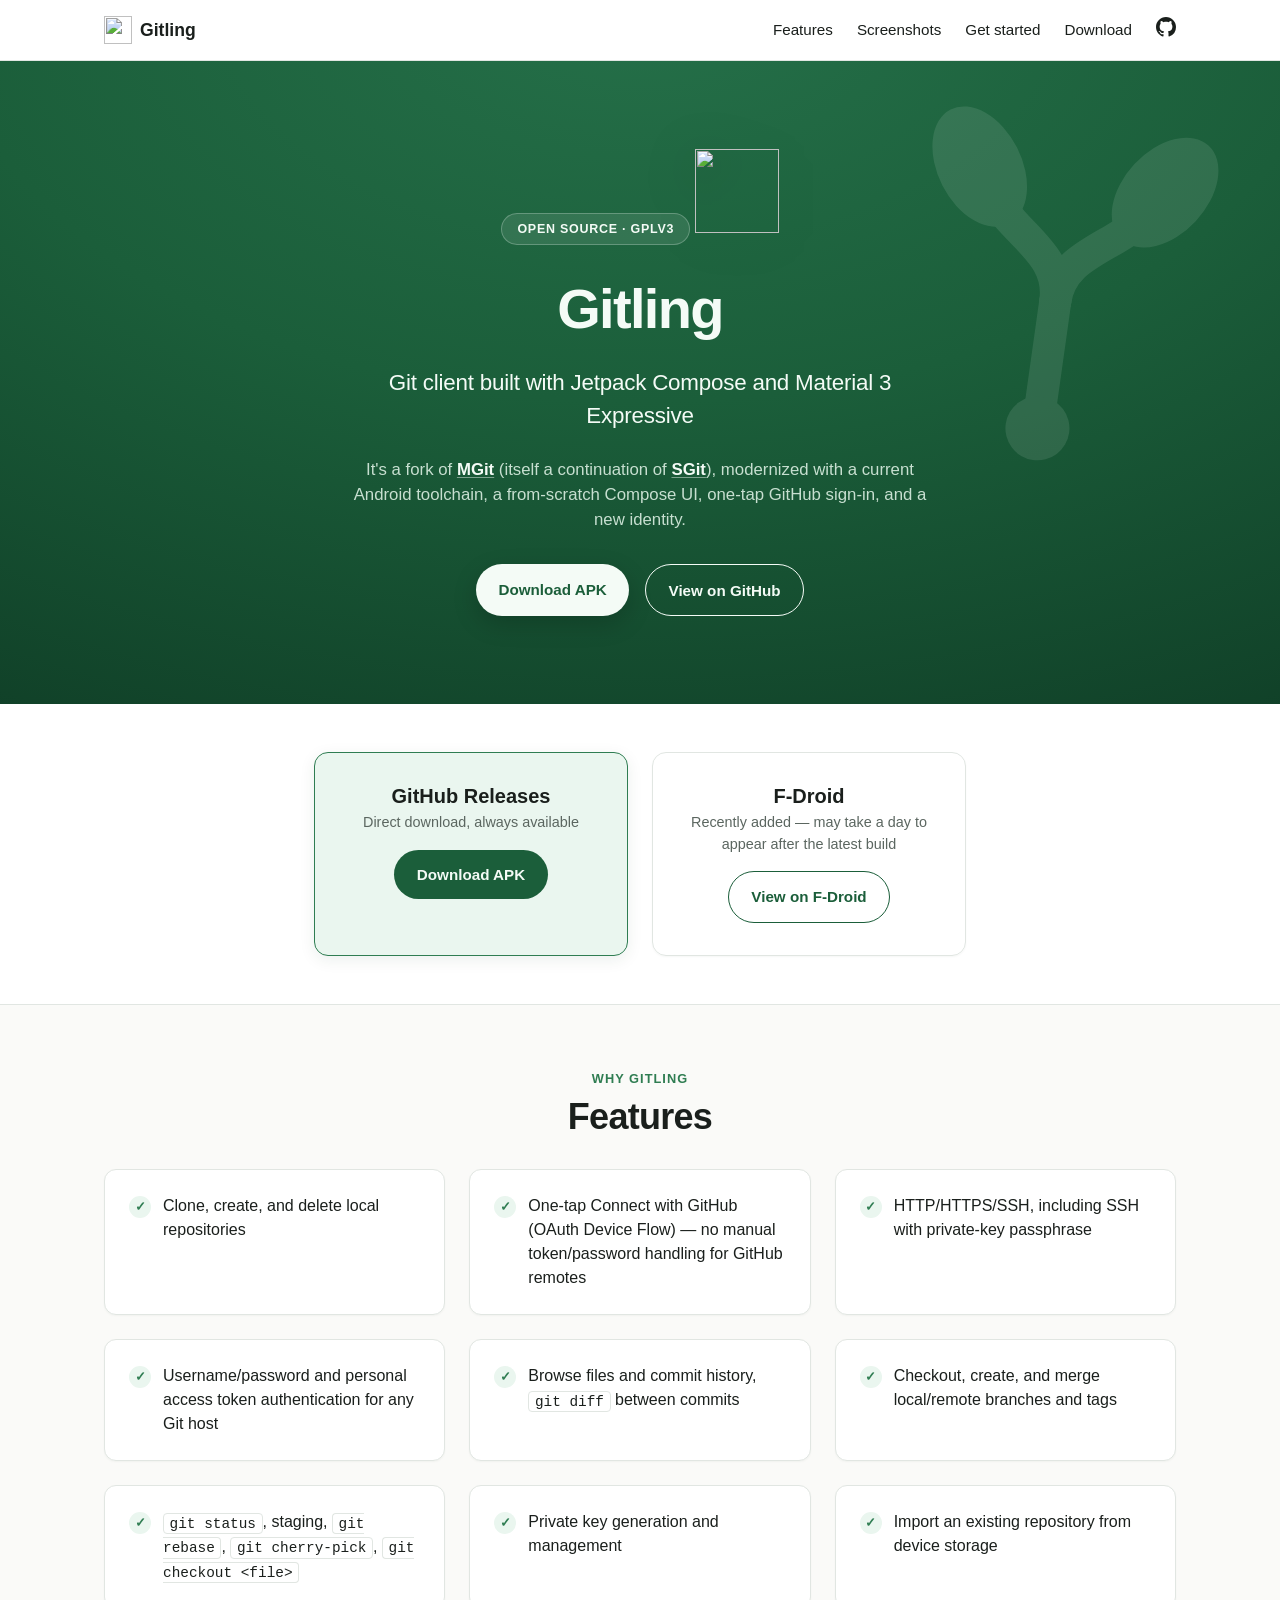
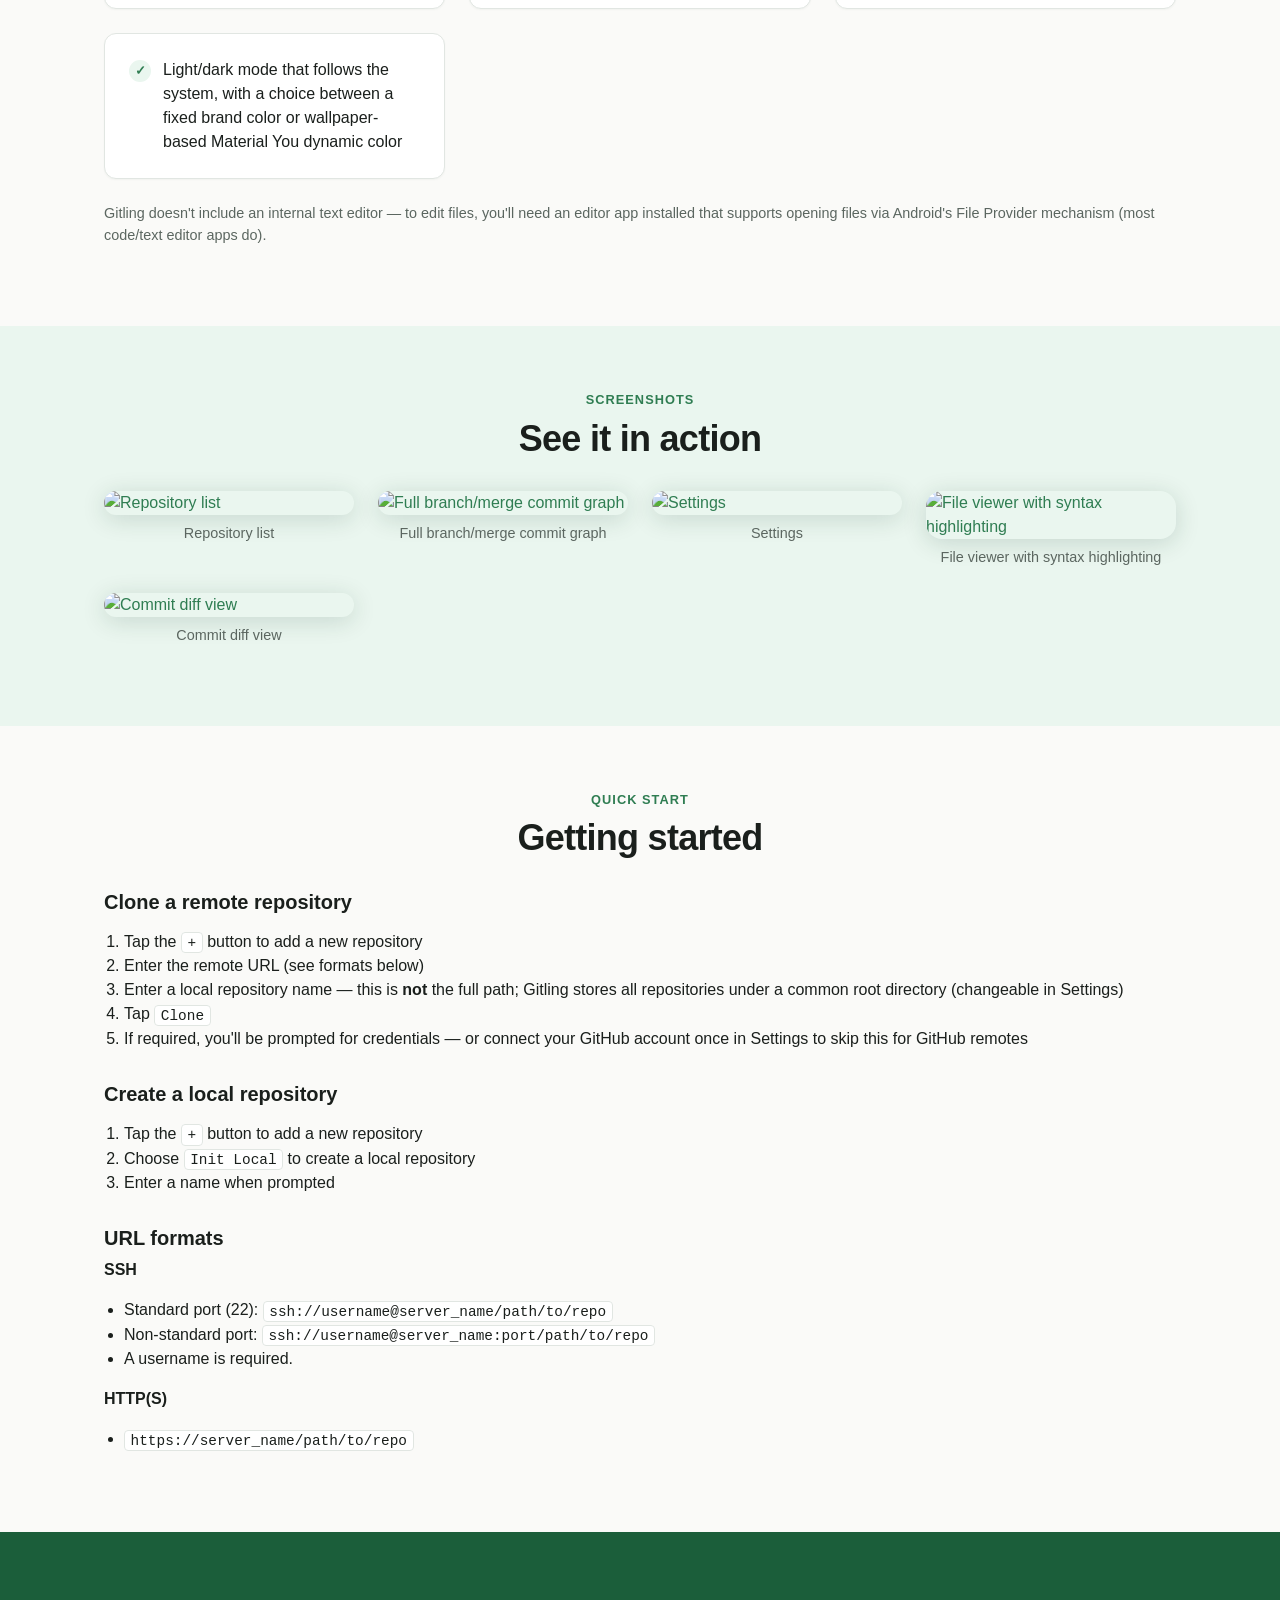
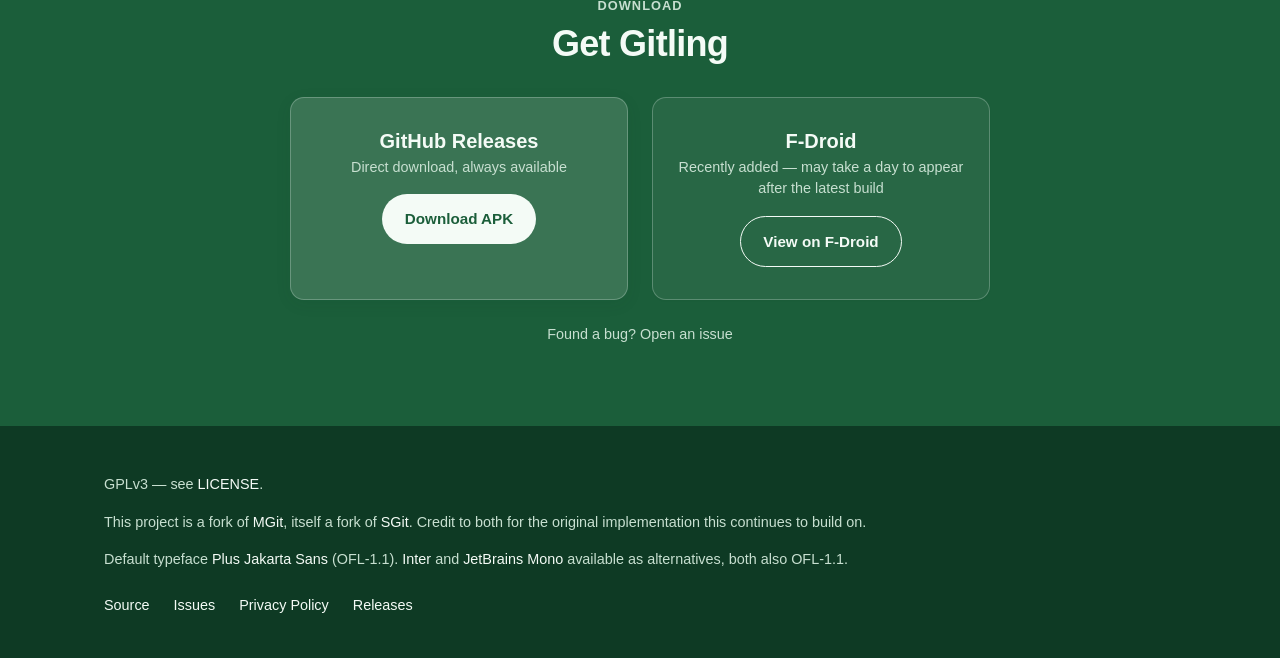
==== index.html @ 548f876e "Visual polish pass: depth, contrast fix, tighter typography Fixes a real bug found during review: th" ====
<!DOCTYPE html>
<html lang="en">
<head>
<meta charset="utf-8">
<meta name="viewport" content="width=device-width, initial-scale=1">
<title>Gitling — Git client for Android</title>
<meta name="description" content="Gitling is a Git client for Android, built with Jetpack Compose and Material 3 Expressive. Open source, GPLv3, no tracking.">
<meta name="theme-color" content="#1B5E3A">

<link rel="icon" type="image/svg+xml" href="favicon.svg">
<link rel="icon" type="image/png" sizes="256x256" href="favicon.png">
<link rel="apple-touch-icon" href="apple-touch-icon.png">

<meta property="og:type" content="website">
<meta property="og:url" content="https://maneeshacooray.github.io/Gitling/">
<meta property="og:title" content="Gitling — Git client for Android">
<meta property="og:description" content="Git client built with Jetpack Compose and Material 3 Expressive. Open source, GPLv3, no tracking.">
<meta property="og:image" content="https://maneeshacooray.github.io/Gitling/assets/feature.png">
<meta property="og:image:width" content="1024">
<meta property="og:image:height" content="500">

<meta name="twitter:card" content="summary_large_image">
<meta name="twitter:title" content="Gitling — Git client for Android">
<meta name="twitter:description" content="Git client built with Jetpack Compose and Material 3 Expressive.">
<meta name="twitter:image" content="https://maneeshacooray.github.io/Gitling/assets/feature.png">

<link rel="stylesheet" href="styles.css">
</head>
<body>

<a class="skip-link" href="#main">Skip to main content</a>

<nav class="site-nav">
  <div class="container">
    <a class="brand" href="#main">
      <img src="favicon.svg" alt="" width="28" height="28">
      Gitling
    </a>
    <ul class="nav-links">
      <li><a href="#features"><span class="nav-text">Features</span></a></li>
      <li><a href="#screenshots"><span class="nav-text">Screenshots</span></a></li>
      <li><a href="#getting-started"><span class="nav-text">Get started</span></a></li>
      <li><a href="#download"><span class="nav-text">Download</span></a></li>
      <li>
        <a class="icon-link" href="https://github.com/maneeshacooray/Gitling" aria-label="View source on GitHub">
          <svg viewBox="0 0 16 16" fill="currentColor" aria-hidden="true"><path d="M8 0C3.58 0 0 3.58 0 8c0 3.54 2.29 6.53 5.47 7.59.4.07.55-.17.55-.38 0-.19-.01-.82-.01-1.49-2.01.37-2.53-.49-2.69-.94-.09-.23-.48-.94-.82-1.13-.28-.15-.68-.52-.01-.53.63-.01 1.08.58 1.23.82.72 1.21 1.87.87 2.33.66.07-.52.28-.87.51-1.07-1.78-.2-3.64-.89-3.64-3.95 0-.87.31-1.59.82-2.15-.08-.2-.36-1.02.08-2.12 0 0 .67-.21 2.2.82.64-.18 1.32-.27 2-.27.68 0 1.36.09 2 .27 1.53-1.04 2.2-.82 2.2-.82.44 1.1.16 1.92.08 2.12.51.56.82 1.27.82 2.15 0 3.07-1.87 3.75-3.65 3.95.29.25.54.73.54 1.48 0 1.07-.01 1.93-.01 2.2 0 .21.15.46.55.38A8.013 8.013 0 0016 8c0-4.42-3.58-8-8-8z"/></svg>
        </a>
      </li>
    </ul>
  </div>
</nav>

<main id="main">

  <header class="hero">
    <div class="container">
      <span class="badge">Open source · GPLv3</span>
      <img class="hero-icon" src="favicon.svg" alt="" width="96" height="96">
      <h1>Gitling</h1>
      <p class="tagline">Git client built with Jetpack Compose and Material 3 Expressive</p>
      <p class="lede">It's a fork of <a href="https://github.com/maks/MGit">MGit</a> (itself a continuation of <a href="https://github.com/sheimi/SGit">SGit</a>), modernized with a current Android toolchain, a from-scratch Compose UI, one-tap GitHub sign-in, and a new identity.</p>
      <div class="cta-row">
        <a class="btn btn-primary" href="https://github.com/maneeshacooray/Gitling/releases">Download APK</a>
        <a class="btn btn-outline" href="https://github.com/maneeshacooray/Gitling">View on GitHub</a>
      </div>
    </div>
  </header>

  <section class="distribution">
    <div class="container dist-grid">
      <div class="dist-card featured">
        <h3>GitHub Releases</h3>
        <p>Direct download, always available</p>
        <a class="btn btn-primary-on-light" href="https://github.com/maneeshacooray/Gitling/releases">Download APK</a>
      </div>
      <div class="dist-card">
        <h3>F-Droid</h3>
        <p>Recently added — may take a day to appear after the latest build</p>
        <a class="btn btn-outline-on-light" href="https://f-droid.org/packages/com.maneeshacooray.gitling/">View on F-Droid</a>
      </div>
      <!-- TODO(play-store): add a Google Play badge once the closed-testing
           period completes and the listing graduates to production. There is
           nothing public to link to yet, do not add a badge before then. -->
    </div>
  </section>

  <section id="features" class="features">
    <div class="container">
      <p class="kicker">Why Gitling</p>
      <h2>Features</h2>
      <div class="features-grid">
        <div class="feature-item"><span class="check">✓</span><span>Clone, create, and delete local repositories</span></div>
        <div class="feature-item"><span class="check">✓</span><span>One-tap Connect with GitHub (OAuth Device Flow) — no manual token/password handling for GitHub remotes</span></div>
        <div class="feature-item"><span class="check">✓</span><span>HTTP/HTTPS/SSH, including SSH with private-key passphrase</span></div>
        <div class="feature-item"><span class="check">✓</span><span>Username/password and personal access token authentication for any Git host</span></div>
        <div class="feature-item"><span class="check">✓</span><span>Browse files and commit history, <code>git diff</code> between commits</span></div>
        <div class="feature-item"><span class="check">✓</span><span>Checkout, create, and merge local/remote branches and tags</span></div>
        <div class="feature-item"><span class="check">✓</span><span><code>git status</code>, staging, <code>git rebase</code>, <code>git cherry-pick</code>, <code>git checkout &lt;file&gt;</code></span></div>
        <div class="feature-item"><span class="check">✓</span><span>Private key generation and management</span></div>
        <div class="feature-item"><span class="check">✓</span><span>Import an existing repository from device storage</span></div>
        <div class="feature-item"><span class="check">✓</span><span>Light/dark mode that follows the system, with a choice between a fixed brand color or wallpaper-based Material You dynamic color</span></div>
      </div>
      <p class="features-note">Gitling doesn't include an internal text editor — to edit files, you'll need an editor app installed that supports opening files via Android's File Provider mechanism (most code/text editor apps do).</p>
    </div>
  </section>

  <section id="screenshots" class="screenshots">
    <div class="container">
      <p class="kicker">Screenshots</p>
      <h2>See it in action</h2>
      <div class="screenshot-row">
        <figure class="screenshot-card">
          <a href="assets/screenshots/repo_list.png"><img src="assets/screenshots/repo_list.png" alt="Repository list" loading="lazy"></a>
          <figcaption>Repository list</figcaption>
        </figure>
        <figure class="screenshot-card">
          <a href="assets/screenshots/commit_graph.png"><img src="assets/screenshots/commit_graph.png" alt="Full branch/merge commit graph" loading="lazy"></a>
          <figcaption>Full branch/merge commit graph</figcaption>
        </figure>
        <figure class="screenshot-card">
          <a href="assets/screenshots/settings.png"><img src="assets/screenshots/settings.png" alt="Settings" loading="lazy"></a>
          <figcaption>Settings</figcaption>
        </figure>
        <figure class="screenshot-card">
          <a href="assets/screenshots/file_viewer.png"><img src="assets/screenshots/file_viewer.png" alt="File viewer with syntax highlighting" loading="lazy"></a>
          <figcaption>File viewer with syntax highlighting</figcaption>
        </figure>
        <figure class="screenshot-card">
          <a href="assets/screenshots/commit_diff.png"><img src="assets/screenshots/commit_diff.png" alt="Commit diff view" loading="lazy"></a>
          <figcaption>Commit diff view</figcaption>
        </figure>
      </div>
    </div>
  </section>

  <section id="getting-started" class="getting-started">
    <div class="container">
      <p class="kicker">Quick start</p>
      <h2>Getting started</h2>

      <h3>Clone a remote repository</h3>
      <ol>
        <li>Tap the <code>+</code> button to add a new repository</li>
        <li>Enter the remote URL (see formats below)</li>
        <li>Enter a local repository name — this is <strong>not</strong> the full path; Gitling stores all repositories under a common root directory (changeable in Settings)</li>
        <li>Tap <code>Clone</code></li>
        <li>If required, you'll be prompted for credentials — or connect your GitHub account once in Settings to skip this for GitHub remotes</li>
      </ol>

      <h3>Create a local repository</h3>
      <ol>
        <li>Tap the <code>+</code> button to add a new repository</li>
        <li>Choose <code>Init Local</code> to create a local repository</li>
        <li>Enter a name when prompted</li>
      </ol>

      <h3>URL formats</h3>
      <p><strong>SSH</strong></p>
      <ul>
        <li>Standard port (22): <code>ssh://username@server_name/path/to/repo</code></li>
        <li>Non-standard port: <code>ssh://username@server_name:port/path/to/repo</code></li>
        <li>A username is required.</li>
      </ul>
      <p><strong>HTTP(S)</strong></p>
      <ul>
        <li><code>https://server_name/path/to/repo</code></li>
      </ul>
    </div>
  </section>

  <section id="download" class="download-band">
    <div class="container">
      <p class="kicker">Download</p>
      <h2>Get Gitling</h2>
      <div class="dist-grid">
        <div class="dist-card featured">
          <h3>GitHub Releases</h3>
          <p>Direct download, always available</p>
          <a class="btn btn-primary" href="https://github.com/maneeshacooray/Gitling/releases">Download APK</a>
        </div>
        <div class="dist-card">
          <h3>F-Droid</h3>
          <p>Recently added — may take a day to appear after the latest build</p>
          <a class="btn btn-outline" href="https://f-droid.org/packages/com.maneeshacooray.gitling/">View on F-Droid</a>
        </div>
        <!-- TODO(play-store): add a Google Play badge here too once the listing
             reaches production. -->
      </div>
      <p><a class="muted-link" href="https://github.com/maneeshacooray/Gitling/issues">Found a bug? Open an issue</a></p>
    </div>
  </section>

</main>

<footer class="site-footer">
  <div class="container">
    <p>GPLv3 — see <a href="https://github.com/maneeshacooray/Gitling/blob/master/LICENSE">LICENSE</a>.</p>
    <p>This project is a fork of <a href="https://github.com/maks/MGit">MGit</a>, itself a fork of <a href="https://github.com/sheimi/SGit">SGit</a>. Credit to both for the original implementation this continues to build on.</p>
    <p>Default typeface <a href="https://github.com/tokotype/PlusJakartaSans">Plus Jakarta Sans</a> (OFL-1.1). <a href="https://github.com/rsms/inter">Inter</a> and <a href="https://github.com/JetBrains/JetBrainsMono">JetBrains Mono</a> available as alternatives, both also OFL-1.1.</p>
    <ul class="footer-links">
      <li><a href="https://github.com/maneeshacooray/Gitling">Source</a></li>
      <li><a href="https://github.com/maneeshacooray/Gitling/issues">Issues</a></li>
      <li><a href="privacy.html">Privacy Policy</a></li>
      <li><a href="https://github.com/maneeshacooray/Gitling/releases">Releases</a></li>
    </ul>
  </div>
</footer>

</body>
</html>
---- styles.css ----
:root {
  /* Brand green tonal ramp */
  --brand-900: #0E3A24;
  --brand-700: #1B5E3A;
  --brand-500: #2F7D52;
  --brand-200: #BFE3CD;
  --brand-100: #EAF6EF;

  /* Neutrals */
  --color-bg: #FAFAF8;
  --color-surface: #FFFFFF;
  --color-text: #1A1F1C;
  --color-text-muted: #5B6660;
  --color-border: #E1E6E2;

  /* On dark-green backgrounds */
  --color-on-brand: #F4FBF6;
  --color-on-brand-muted: #C7DFD0;

  --color-link: var(--brand-500);

  --content-max: 1120px;
  --space-1: 0.5rem;
  --space-2: 1rem;
  --space-3: 1.5rem;
  --space-4: 2rem;
  --space-6: 3rem;
  --space-8: 4rem;

  --font-sans: -apple-system, "Segoe UI", Roboto, Helvetica, Arial, sans-serif;
  --font-mono: ui-monospace, SFMono-Regular, Menlo, Consolas, monospace;
}

* {
  box-sizing: border-box;
}

html {
  scroll-behavior: smooth;
}

body {
  margin: 0;
  font-family: var(--font-sans);
  color: var(--color-text);
  background: var(--color-bg);
  line-height: 1.5;
  -webkit-font-smoothing: antialiased;
}

.skip-link {
  position: absolute;
  left: -999px;
  top: 0;
  background: var(--color-on-brand);
  color: var(--brand-700);
  padding: var(--space-1) var(--space-2);
  z-index: 100;
}
.skip-link:focus {
  left: var(--space-2);
  top: var(--space-2);
}

.container {
  max-width: var(--content-max);
  margin-inline: auto;
  padding-inline: var(--space-3);
}

h1, h2, h3 {
  line-height: 1.15;
  margin: 0;
}

h2 {
  font-size: 2.25rem;
  font-weight: 800;
  letter-spacing: -0.02em;
  margin-bottom: var(--space-4);
  text-align: center;
}
.kicker {
  text-align: center;
  font-size: 0.8rem;
  font-weight: 700;
  letter-spacing: 0.08em;
  text-transform: uppercase;
  color: var(--brand-500);
  margin: 0 0 var(--space-1);
}

h3 {
  font-size: 1.25rem;
  margin-bottom: var(--space-1);
}

p {
  margin: 0 0 var(--space-2);
}

a {
  color: var(--color-link);
  text-decoration: none;
}
a:hover, a:focus {
  text-decoration: underline;
}

ul {
  padding-left: 1.25rem;
}

code {
  font-family: var(--font-mono);
  background: var(--color-surface);
  border: 1px solid var(--color-border);
  border-radius: 4px;
  padding: 0.1rem 0.35rem;
  font-size: 0.9em;
}

/* Nav */
.site-nav {
  position: sticky;
  top: 0;
  z-index: 10;
  background: var(--color-surface);
  border-bottom: 1px solid var(--color-border);
}
.site-nav .container {
  display: flex;
  align-items: center;
  justify-content: space-between;
  padding-block: var(--space-2);
}
.brand {
  display: flex;
  align-items: center;
  gap: 0.5rem;
  font-weight: 700;
  font-size: 1.1rem;
  color: var(--color-text);
}
.brand img {
  width: 28px;
  height: 28px;
}
.nav-links {
  display: flex;
  gap: var(--space-3);
  list-style: none;
  margin: 0;
  padding: 0;
  align-items: center;
}
.nav-links a {
  color: var(--color-text);
  font-size: 0.95rem;
}
.nav-links .icon-link {
  display: inline-flex;
  align-items: center;
}
.nav-links .icon-link svg {
  width: 20px;
  height: 20px;
}
@media (max-width: 600px) {
  .nav-links span.nav-text { display: none; }
}

/* Buttons */
.btn {
  display: inline-block;
  padding: 0.7rem 1.4rem;
  border-radius: 999px;
  font-weight: 600;
  font-size: 0.95rem;
  text-decoration: none;
  min-height: 44px;
  line-height: 1.7rem;
}
.btn-primary {
  background: var(--color-on-brand);
  color: var(--brand-700);
}
.btn-primary:hover, .btn-primary:focus {
  background: #FFFFFF;
  text-decoration: none;
}
.btn-outline {
  border: 1.5px solid var(--color-on-brand);
  color: var(--color-on-brand);
}
.btn-outline:hover, .btn-outline:focus {
  background: rgba(244, 251, 246, 0.12);
  text-decoration: none;
}
.btn-primary-on-light {
  background: var(--brand-700);
  color: var(--color-on-brand);
}
.btn-primary-on-light:hover, .btn-primary-on-light:focus {
  background: var(--brand-900);
  text-decoration: none;
}
.btn-outline-on-light {
  border: 1.5px solid var(--brand-700);
  color: var(--brand-700);
}
.btn-outline-on-light:hover, .btn-outline-on-light:focus {
  background: var(--brand-100);
  text-decoration: none;
}
.cta-row {
  display: flex;
  gap: var(--space-2);
  flex-wrap: wrap;
}

/* Hero */
.hero {
  position: relative;
  background: radial-gradient(120% 140% at 50% -10%, #257049 0%, var(--brand-700) 45%, var(--brand-900) 100%);
  color: var(--color-on-brand);
  padding-block: calc(var(--space-8) + var(--space-3));
  text-align: center;
  overflow: hidden;
  isolation: isolate;
}
.hero::before {
  content: "";
  position: absolute;
  top: -20%;
  right: -10%;
  width: 60vw;
  height: 60vw;
  max-width: 700px;
  max-height: 700px;
  background: url("assets/mark-only.svg") center / contain no-repeat;
  opacity: 0.1;
  transform: rotate(8deg);
  z-index: -1;
  pointer-events: none;
}
.hero .container {
  position: relative;
}
.hero .badge {
  display: inline-block;
  font-size: 0.78rem;
  font-weight: 700;
  letter-spacing: 0.06em;
  text-transform: uppercase;
  background: rgba(244, 251, 246, 0.1);
  border: 1px solid rgba(244, 251, 246, 0.25);
  border-radius: 999px;
  padding: 0.35rem 0.95rem;
  margin-bottom: var(--space-4);
}
.hero img.hero-icon {
  width: 84px;
  height: 84px;
  margin-bottom: var(--space-4);
  filter: drop-shadow(0 8px 24px rgba(0,0,0,0.25));
}
.hero h1 {
  font-size: 3.5rem;
  font-weight: 800;
  letter-spacing: -0.03em;
  margin-bottom: var(--space-3);
}
.hero .tagline {
  font-size: 1.4rem;
  font-weight: 500;
  letter-spacing: -0.01em;
  max-width: 600px;
  margin: 0 auto var(--space-3);
}
.hero .lede {
  color: var(--color-on-brand-muted);
  font-size: 1.05rem;
  max-width: 600px;
  margin: 0 auto var(--space-4);
}
.hero .lede a {
  color: var(--color-on-brand);
  text-decoration: underline;
  text-decoration-color: rgba(244, 251, 246, 0.45);
  text-decoration-thickness: 1px;
  text-underline-offset: 2px;
  font-weight: 600;
}
.hero .lede a:hover, .hero .lede a:focus {
  text-decoration-color: var(--color-on-brand);
}
.hero .cta-row {
  justify-content: center;
}
.hero .btn-primary {
  box-shadow: 0 8px 24px rgba(0,0,0,0.18);
}
.btn {
  transition: transform 0.15s ease, box-shadow 0.15s ease, background-color 0.15s ease;
}
.btn:hover, .btn:focus {
  transform: translateY(-1px);
}
@media (max-width: 600px) {
  .hero h1 { font-size: 2.25rem; }
  .hero .cta-row { flex-direction: column; align-items: center; }
  .hero .btn { width: 100%; max-width: 280px; text-align: center; }
}

/* Distribution strip */
.distribution {
  padding-block: var(--space-6);
  background: var(--color-surface);
  border-bottom: 1px solid var(--color-border);
}
.dist-grid {
  display: grid;
  grid-template-columns: repeat(auto-fit, minmax(240px, 1fr));
  gap: var(--space-3);
  max-width: 700px;
  margin-inline: auto;
}
.dist-card {
  border: 1px solid var(--color-border);
  border-radius: 14px;
  padding: var(--space-4) var(--space-3);
  text-align: center;
  box-shadow: 0 1px 2px rgba(14, 58, 36, 0.04);
  transition: box-shadow 0.15s ease, transform 0.15s ease;
}
.dist-card:hover {
  box-shadow: 0 10px 28px rgba(14, 58, 36, 0.1);
  transform: translateY(-2px);
}
.dist-card.featured {
  border-color: var(--brand-500);
  background: var(--brand-100);
  box-shadow: 0 4px 16px rgba(14, 58, 36, 0.08);
}
.dist-card h3 {
  margin-bottom: 0.25rem;
}
.dist-card p {
  color: var(--color-text-muted);
  font-size: 0.9rem;
  margin-bottom: var(--space-2);
}

/* Features */
.features {
  padding-block: var(--space-8);
}
.features-grid {
  display: grid;
  grid-template-columns: repeat(auto-fit, minmax(280px, 1fr));
  gap: var(--space-3);
}
.feature-item {
  display: flex;
  gap: 0.75rem;
  align-items: flex-start;
  padding: var(--space-3);
  background: var(--color-surface);
  border: 1px solid var(--color-border);
  border-radius: 12px;
  box-shadow: 0 1px 2px rgba(14, 58, 36, 0.04);
  transition: box-shadow 0.15s ease, border-color 0.15s ease, transform 0.15s ease;
}
.feature-item:hover {
  box-shadow: 0 8px 20px rgba(14, 58, 36, 0.1);
  border-color: var(--brand-200);
  transform: translateY(-2px);
}
.feature-item .check {
  display: inline-flex;
  align-items: center;
  justify-content: center;
  width: 22px;
  height: 22px;
  border-radius: 50%;
  background: var(--brand-100);
  color: var(--brand-500);
  font-weight: 700;
  font-size: 0.8rem;
  flex-shrink: 0;
  margin-top: 0.1rem;
}
.features-note {
  margin-top: var(--space-3);
  color: var(--color-text-muted);
  font-size: 0.9rem;
}

/* Screenshots */
.screenshots {
  padding-block: var(--space-8);
  background: var(--brand-100);
}
.screenshot-row {
  display: flex;
  gap: var(--space-3);
  overflow-x: auto;
  scroll-snap-type: x mandatory;
  padding-bottom: var(--space-2);
  -webkit-overflow-scrolling: touch;
}
.screenshot-card {
  flex: 0 0 70vw;
  max-width: 280px;
  scroll-snap-align: start;
}
.screenshot-card img {
  width: 100%;
  border-radius: 16px;
  box-shadow: 0 4px 24px rgba(14, 58, 36, 0.16);
  display: block;
  transition: transform 0.2s ease, box-shadow 0.2s ease;
}
.screenshot-card a:hover img, .screenshot-card a:focus img {
  transform: translateY(-4px);
  box-shadow: 0 12px 32px rgba(14, 58, 36, 0.24);
}
.screenshot-card figcaption {
  text-align: center;
  margin-top: var(--space-1);
  font-size: 0.9rem;
  color: var(--color-text-muted);
}
.screenshot-card {
  margin: 0;
}
@media (min-width: 768px) {
  .screenshot-row {
    display: grid;
    grid-template-columns: repeat(auto-fit, minmax(200px, 1fr));
    overflow: visible;
  }
  .screenshot-card {
    flex: unset;
    max-width: none;
  }
}

/* Getting started */
.getting-started {
  padding-block: var(--space-8);
}
.getting-started h3 {
  margin-top: var(--space-4);
}
.getting-started ol {
  padding-left: 1.25rem;
}

/* Download band */
.download-band {
  background: var(--brand-700);
  color: var(--color-on-brand);
  padding-block: var(--space-8);
  text-align: center;
}
.download-band h2 {
  color: var(--color-on-brand);
}
.download-band .kicker {
  color: var(--color-on-brand-muted);
}
.download-band .container > p:last-child {
  margin-top: var(--space-3);
  font-size: 0.9rem;
}
.download-band a.muted-link {
  color: var(--color-on-brand-muted);
}
.download-band .dist-card {
  background: rgba(244, 251, 246, 0.06);
  border-color: rgba(244, 251, 246, 0.25);
  color: var(--color-on-brand);
}
.download-band .dist-card.featured {
  background: rgba(244, 251, 246, 0.14);
}
.download-band .dist-card p {
  color: var(--color-on-brand-muted);
}
.download-band .dist-card .btn-outline {
  border-color: var(--color-on-brand);
}

/* Footer */
.site-footer {
  background: var(--brand-900);
  color: var(--color-on-brand-muted);
  padding-block: var(--space-6);
  font-size: 0.9rem;
}
.site-footer a {
  color: var(--color-on-brand);
}
.footer-links {
  display: flex;
  gap: var(--space-3);
  flex-wrap: wrap;
  list-style: none;
  padding: 0;
  margin: var(--space-3) 0 0;
}
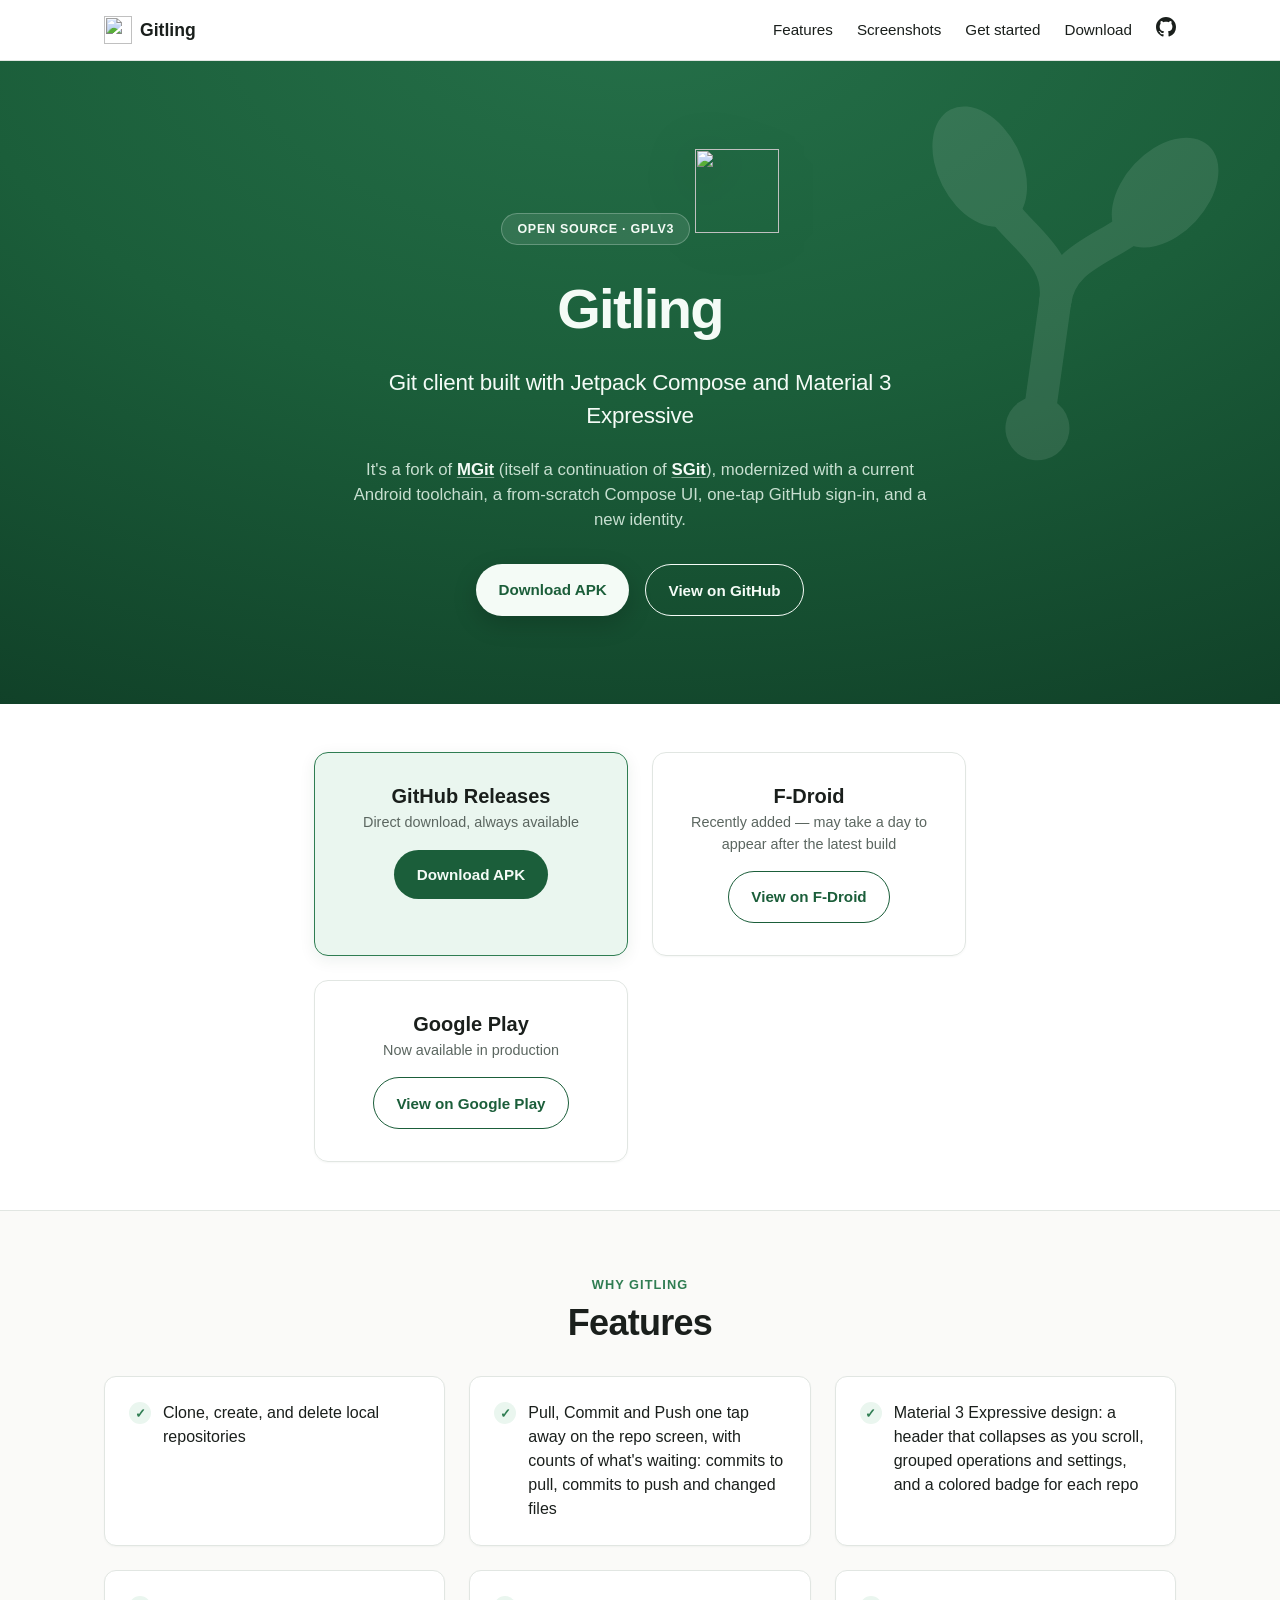
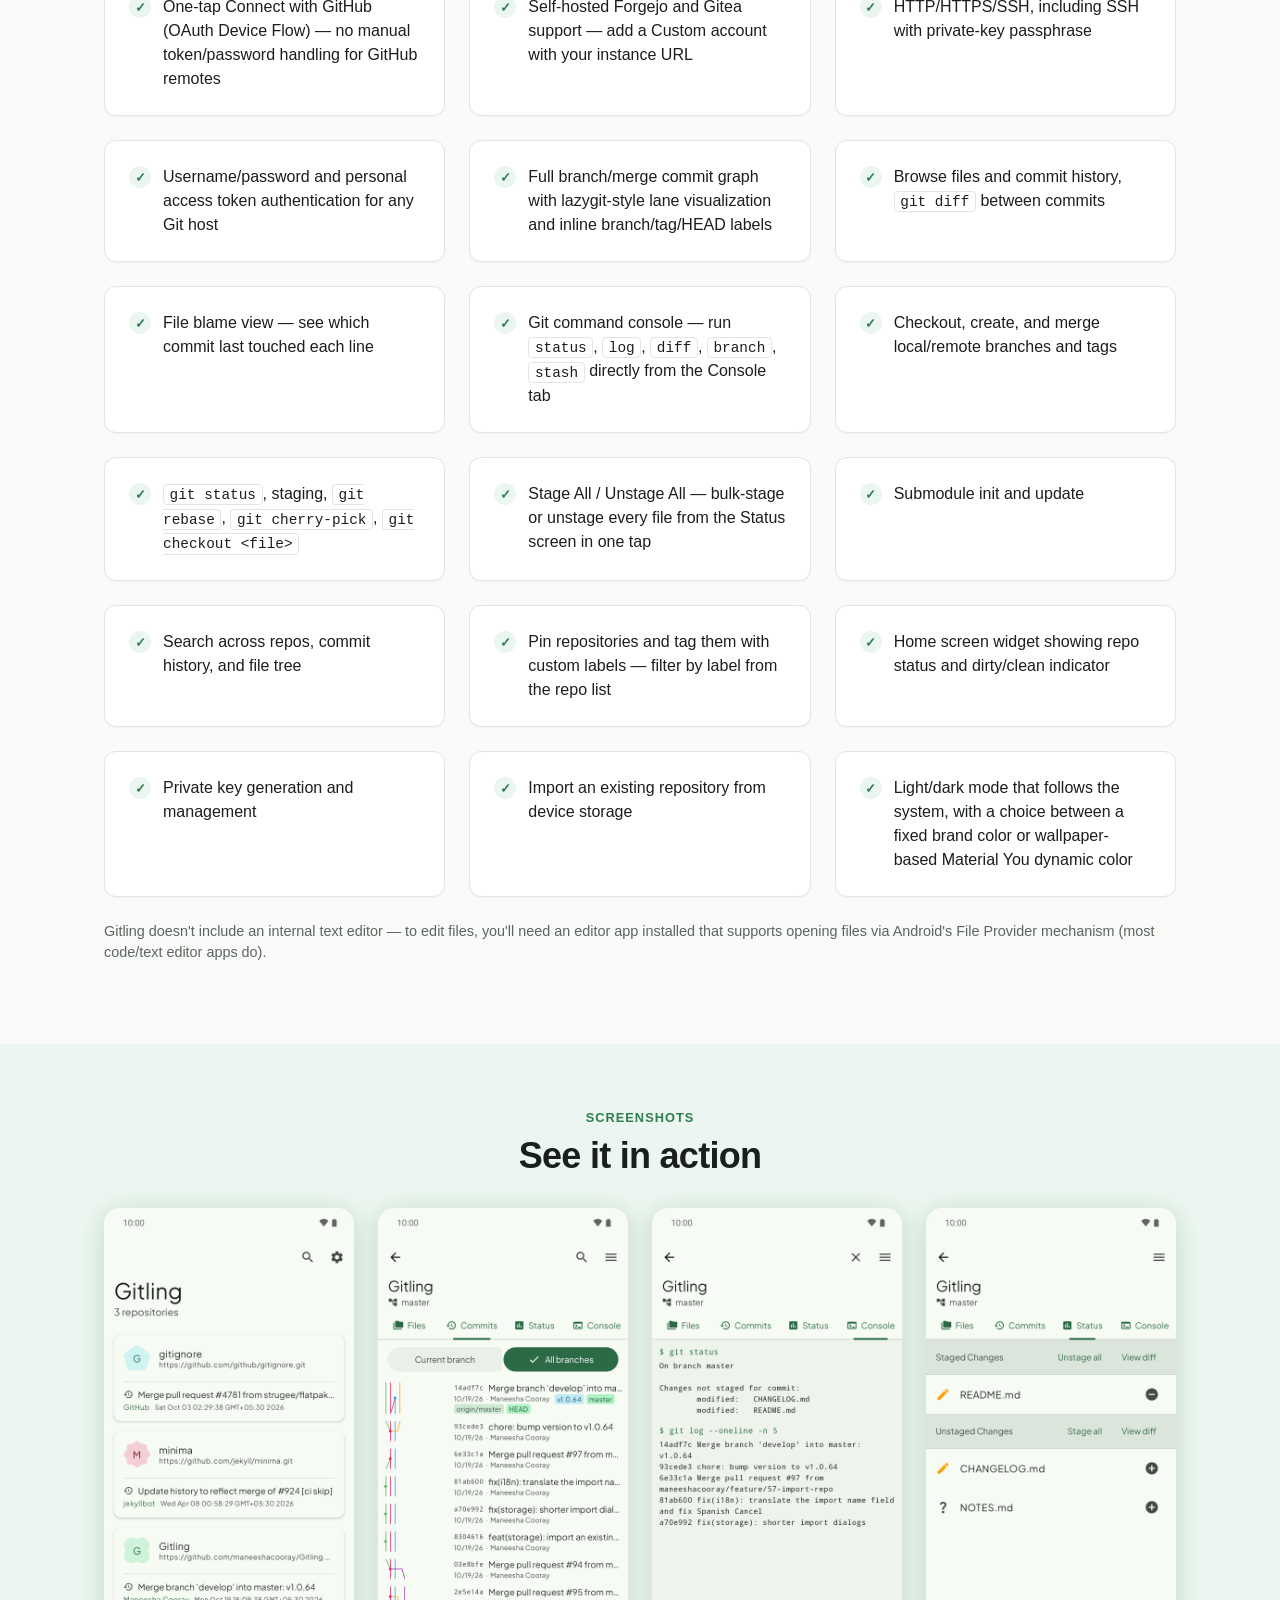
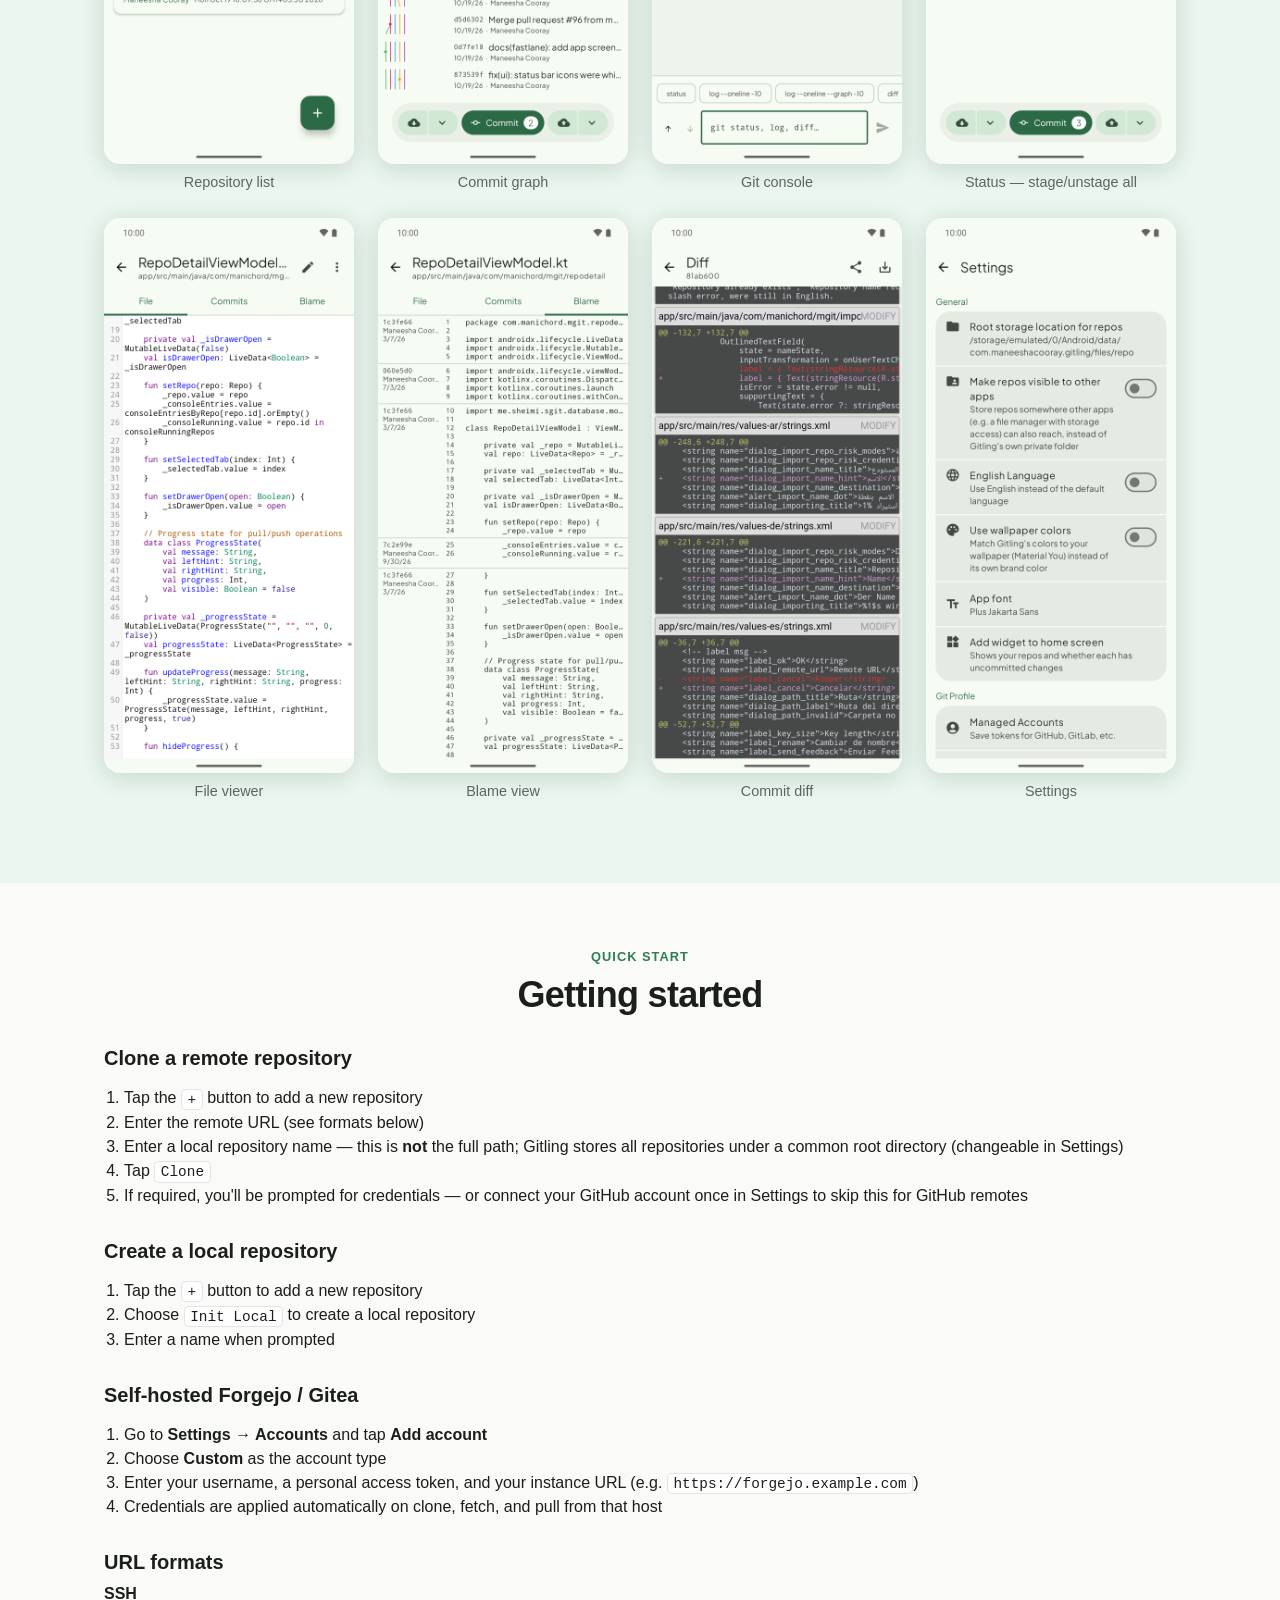
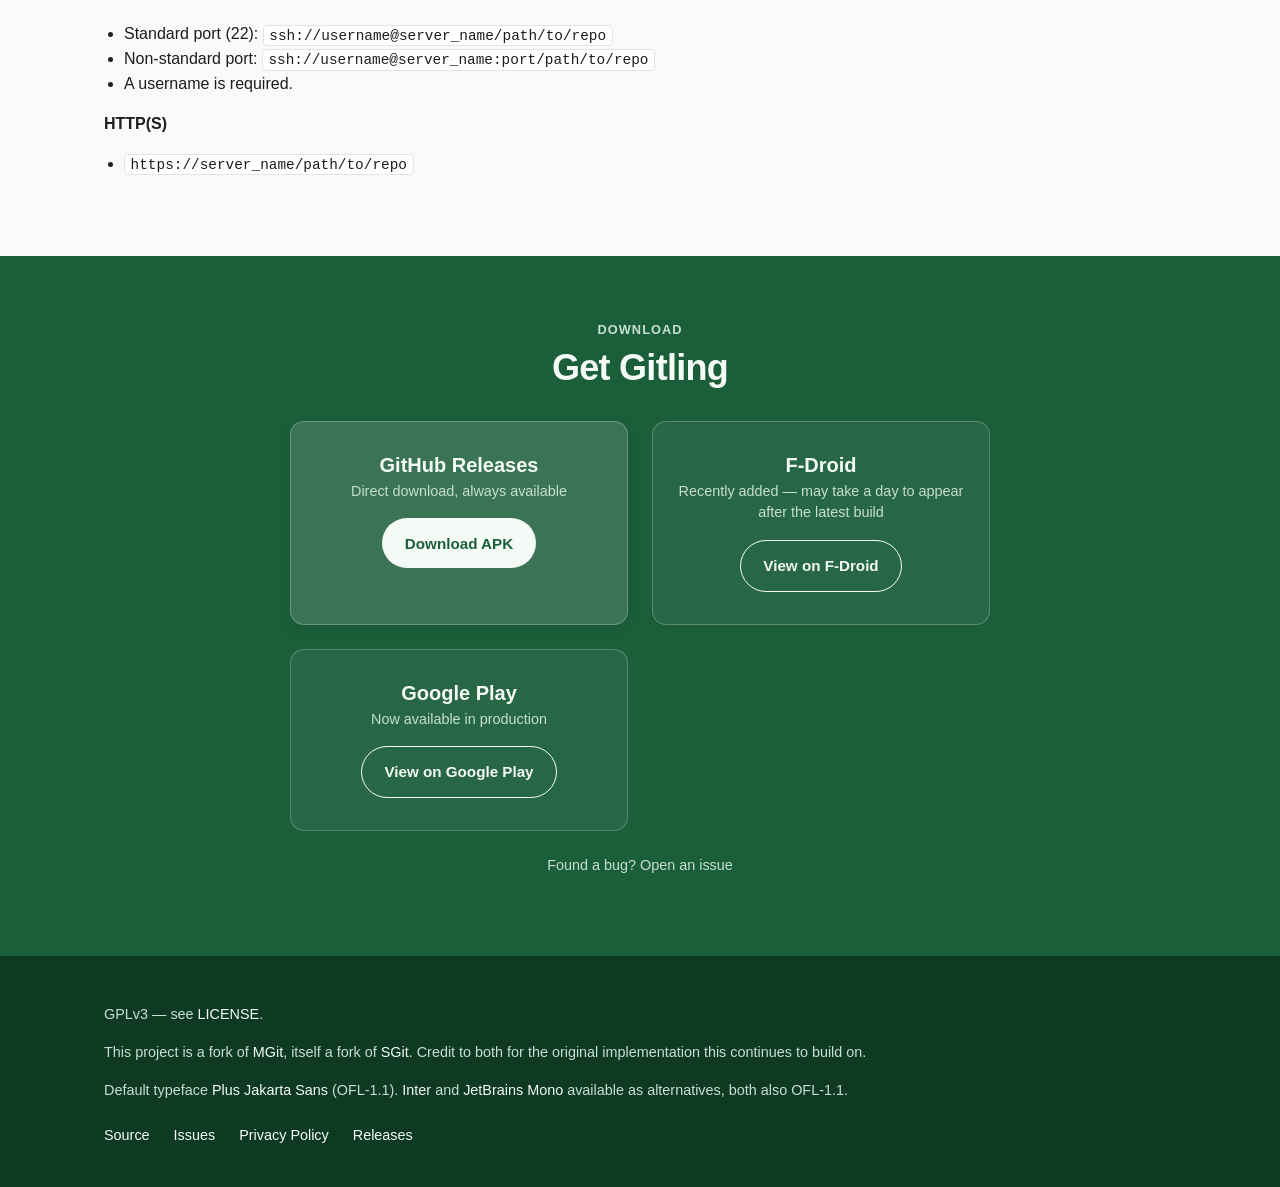
==== commit c6470aa6: "docs: new screenshots for the Expressive UI, and two new features Screenshots retaken in the new UI " ====
--- a/index.html
+++ b/index.html
@@ -78,9 +78,11 @@
         <p>Recently added — may take a day to appear after the latest build</p>
         <a class="btn btn-outline-on-light" href="https://f-droid.org/packages/com.maneeshacooray.gitling/">View on F-Droid</a>
       </div>
-      <!-- TODO(play-store): add a Google Play badge once the closed-testing
-           period completes and the listing graduates to production. There is
-           nothing public to link to yet, do not add a badge before then. -->
+      <div class="dist-card">
+        <h3>Google Play</h3>
+        <p>Now available in production</p>
+        <a class="btn btn-outline-on-light" href="https://play.google.com/store/apps/details?id=com.maneeshacooray.gitling">View on Google Play</a>
+      </div>
     </div>
   </section>
 
@@ -90,12 +92,23 @@
       <h2>Features</h2>
       <div class="features-grid">
         <div class="feature-item"><span class="check">✓</span><span>Clone, create, and delete local repositories</span></div>
+        <div class="feature-item"><span class="check">✓</span><span>Pull, Commit and Push one tap away on the repo screen, with counts of what's waiting: commits to pull, commits to push and changed files</span></div>
+        <div class="feature-item"><span class="check">✓</span><span>Material 3 Expressive design: a header that collapses as you scroll, grouped operations and settings, and a colored badge for each repo</span></div>
         <div class="feature-item"><span class="check">✓</span><span>One-tap Connect with GitHub (OAuth Device Flow) — no manual token/password handling for GitHub remotes</span></div>
+        <div class="feature-item"><span class="check">✓</span><span>Self-hosted Forgejo and Gitea support — add a Custom account with your instance URL</span></div>
         <div class="feature-item"><span class="check">✓</span><span>HTTP/HTTPS/SSH, including SSH with private-key passphrase</span></div>
         <div class="feature-item"><span class="check">✓</span><span>Username/password and personal access token authentication for any Git host</span></div>
+        <div class="feature-item"><span class="check">✓</span><span>Full branch/merge commit graph with lazygit-style lane visualization and inline branch/tag/HEAD labels</span></div>
         <div class="feature-item"><span class="check">✓</span><span>Browse files and commit history, <code>git diff</code> between commits</span></div>
+        <div class="feature-item"><span class="check">✓</span><span>File blame view — see which commit last touched each line</span></div>
+        <div class="feature-item"><span class="check">✓</span><span>Git command console — run <code>status</code>, <code>log</code>, <code>diff</code>, <code>branch</code>, <code>stash</code> directly from the Console tab</span></div>
         <div class="feature-item"><span class="check">✓</span><span>Checkout, create, and merge local/remote branches and tags</span></div>
         <div class="feature-item"><span class="check">✓</span><span><code>git status</code>, staging, <code>git rebase</code>, <code>git cherry-pick</code>, <code>git checkout &lt;file&gt;</code></span></div>
+        <div class="feature-item"><span class="check">✓</span><span>Stage All / Unstage All — bulk-stage or unstage every file from the Status screen in one tap</span></div>
+        <div class="feature-item"><span class="check">✓</span><span>Submodule init and update</span></div>
+        <div class="feature-item"><span class="check">✓</span><span>Search across repos, commit history, and file tree</span></div>
+        <div class="feature-item"><span class="check">✓</span><span>Pin repositories and tag them with custom labels — filter by label from the repo list</span></div>
+        <div class="feature-item"><span class="check">✓</span><span>Home screen widget showing repo status and dirty/clean indicator</span></div>
         <div class="feature-item"><span class="check">✓</span><span>Private key generation and management</span></div>
         <div class="feature-item"><span class="check">✓</span><span>Import an existing repository from device storage</span></div>
         <div class="feature-item"><span class="check">✓</span><span>Light/dark mode that follows the system, with a choice between a fixed brand color or wallpaper-based Material You dynamic color</span></div>
@@ -114,20 +127,32 @@
           <figcaption>Repository list</figcaption>
         </figure>
         <figure class="screenshot-card">
-          <a href="assets/screenshots/commit_graph.png"><img src="assets/screenshots/commit_graph.png" alt="Full branch/merge commit graph" loading="lazy"></a>
-          <figcaption>Full branch/merge commit graph</figcaption>
+          <a href="assets/screenshots/commit_graph.png"><img src="assets/screenshots/commit_graph.png" alt="Commit graph with branch labels" loading="lazy"></a>
+          <figcaption>Commit graph</figcaption>
+        </figure>
+        <figure class="screenshot-card">
+          <a href="assets/screenshots/console_tab.png"><img src="assets/screenshots/console_tab.png" alt="Git command console" loading="lazy"></a>
+          <figcaption>Git console</figcaption>
+        </figure>
+        <figure class="screenshot-card">
+          <a href="assets/screenshots/status_screen.png"><img src="assets/screenshots/status_screen.png" alt="Status screen with stage all and unstage all" loading="lazy"></a>
+          <figcaption>Status — stage/unstage all</figcaption>
+        </figure>
+        <figure class="screenshot-card">
+          <a href="assets/screenshots/file_viewer.png"><img src="assets/screenshots/file_viewer.png" alt="File viewer with syntax highlighting" loading="lazy"></a>
+          <figcaption>File viewer</figcaption>
+        </figure>
+        <figure class="screenshot-card">
+          <a href="assets/screenshots/file_blame.png"><img src="assets/screenshots/file_blame.png" alt="Blame view" loading="lazy"></a>
+          <figcaption>Blame view</figcaption>
+        </figure>
+        <figure class="screenshot-card">
+          <a href="assets/screenshots/commit_diff.png"><img src="assets/screenshots/commit_diff.png" alt="Commit diff view" loading="lazy"></a>
+          <figcaption>Commit diff</figcaption>
         </figure>
         <figure class="screenshot-card">
           <a href="assets/screenshots/settings.png"><img src="assets/screenshots/settings.png" alt="Settings" loading="lazy"></a>
           <figcaption>Settings</figcaption>
-        </figure>
-        <figure class="screenshot-card">
-          <a href="assets/screenshots/file_viewer.png"><img src="assets/screenshots/file_viewer.png" alt="File viewer with syntax highlighting" loading="lazy"></a>
-          <figcaption>File viewer with syntax highlighting</figcaption>
-        </figure>
-        <figure class="screenshot-card">
-          <a href="assets/screenshots/commit_diff.png"><img src="assets/screenshots/commit_diff.png" alt="Commit diff view" loading="lazy"></a>
-          <figcaption>Commit diff view</figcaption>
         </figure>
       </div>
     </div>
@@ -152,6 +177,14 @@
         <li>Tap the <code>+</code> button to add a new repository</li>
         <li>Choose <code>Init Local</code> to create a local repository</li>
         <li>Enter a name when prompted</li>
+      </ol>
+
+      <h3>Self-hosted Forgejo / Gitea</h3>
+      <ol>
+        <li>Go to <strong>Settings → Accounts</strong> and tap <strong>Add account</strong></li>
+        <li>Choose <strong>Custom</strong> as the account type</li>
+        <li>Enter your username, a personal access token, and your instance URL (e.g. <code>https://forgejo.example.com</code>)</li>
+        <li>Credentials are applied automatically on clone, fetch, and pull from that host</li>
       </ol>
 
       <h3>URL formats</h3>
@@ -183,8 +216,11 @@
           <p>Recently added — may take a day to appear after the latest build</p>
           <a class="btn btn-outline" href="https://f-droid.org/packages/com.maneeshacooray.gitling/">View on F-Droid</a>
         </div>
-        <!-- TODO(play-store): add a Google Play badge here too once the listing
-             reaches production. -->
+        <div class="dist-card">
+          <h3>Google Play</h3>
+          <p>Now available in production</p>
+          <a class="btn btn-outline" href="https://play.google.com/store/apps/details?id=com.maneeshacooray.gitling">View on Google Play</a>
+        </div>
       </div>
       <p><a class="muted-link" href="https://github.com/maneeshacooray/Gitling/issues">Found a bug? Open an issue</a></p>
     </div>
